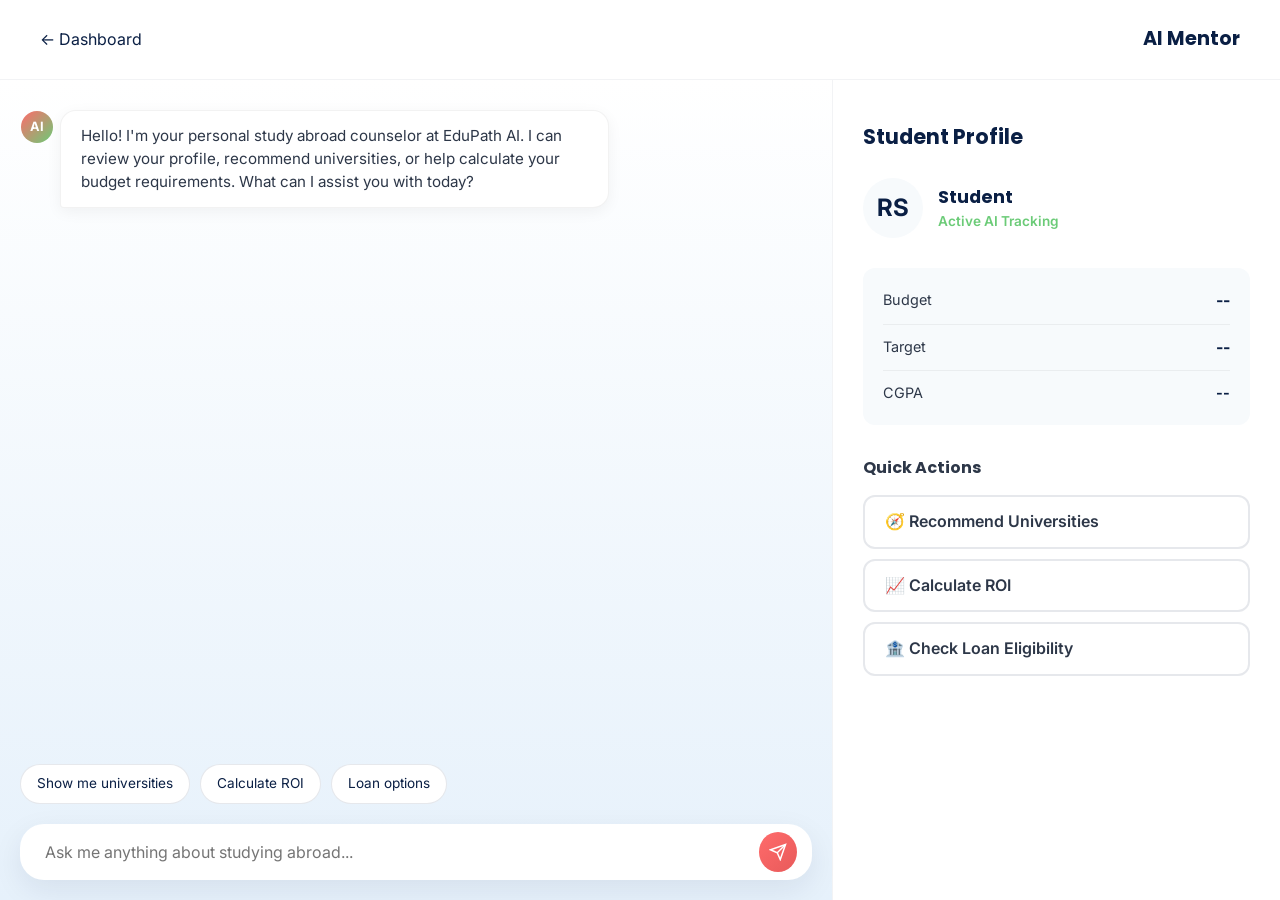
==== frontend/chat.html @ ed1eaa7c "Implement final exact Master Prompt HTML/CSS styling" ====
<!DOCTYPE html>
<html lang="en">
<head>
    <meta charset="UTF-8">
    <meta name="viewport" content="width=device-width, initial-scale=1.0">
    <title>AI Mentor - EduPath AI</title>
    <link rel="stylesheet" href="css/style.css">
    <script src="js/api.js"></script>
    <script src="js/auth.js"></script>
    <script src="js/utils.js"></script>
    <script>auth.checkAuthAndRedirect();</script>
    <style>
        .split-chat { display:flex; height:calc(100vh - 80px); margin-top:80px; }
        .chat-panel { width: 65%; display:flex; flex-direction:column; background: linear-gradient(180deg, #FFFFFF 0%, #E6F1FB 100%); position:relative; }
        .sidebar-right { width: 35%; background: var(--white); border-left: 1px solid rgba(10,31,68,0.05); padding: 40px 30px; overflow-y:auto;}
        
        .bubble { max-width:75%; padding:14px 20px; border-radius:16px; margin-bottom:15px; font-size:0.95rem; line-height:1.5; box-shadow:0 4px 15px rgba(0,0,0,0.05); position:relative;}
        .bubble.user { background: var(--primary); color: white; align-self: flex-end; border-bottom-right-radius: 4px; }
        .bubble.ai { background: var(--white); color: var(--neutral-dark); align-self: flex-start; border-bottom-left-radius: 4px; }
        
        .ai-avatar { width:32px; height:32px; border-radius:50%; background:linear-gradient(135deg, var(--secondary), var(--accent2)); display:flex; align-items:center; justify-content:center; color:white; font-size:0.8rem; font-weight:bold; position:absolute; left:-40px; top:0;}
        
        .input-bar { padding: 20px; background: transparent; display:flex; flex-direction:column; }
        .input-wrapper { display:flex; background:var(--white); border-radius:24px; padding:8px 15px; box-shadow:0 10px 30px rgba(10,31,68,0.08); align-items:center;}
        .input-wrapper input { border:none; background:transparent; padding:10px; flex-grow:1; box-shadow:none; margin:0;}
        .input-wrapper input:focus { box-shadow:none; }
        .send-btn { background: linear-gradient(135deg, var(--secondary), #E85A5A); width:40px; height:40px; border-radius:50%; border:none; color:white; display:flex; align-items:center; justify-content:center; cursor:pointer;}
        
        .quick-chips { display:flex; gap:10px; margin-bottom:15px; overflow-x:auto; padding-bottom:5px;}
        .q-chip { background:var(--white); border:1px solid rgba(10,31,68,0.1); padding:8px 16px; border-radius:20px; font-size:0.85rem; color:var(--primary); cursor:pointer; white-space:nowrap; transition:all 0.2s;}
        .q-chip:hover { border-color:var(--secondary); color:var(--secondary); }
    </style>
</head>
<body>

    <nav class="navbar">
        <div class="logo"><a href="dashboard.html" style="color:var(--primary);">← Dashboard</a></div>
        <div><h2 style="font-size:1.2rem;">AI Mentor</h2></div>
    </nav>

    <div class="split-chat">
        
        <!-- LEFT CHAT PANEL -->
        <div class="chat-panel">
            <div class="chat-messages" id="chatBox" style="flex-grow:1; padding:30px 40px 30px 60px; display:flex; flex-direction:column;">
                
                <div style="align-self:flex-start; position:relative;" class="bubble ai fade-in">
                    <div class="ai-avatar">AI</div>
                    Hello! I'm your personal study abroad counselor at EduPath AI. I can review your profile, recommend universities, or help calculate your budget requirements. What can I assist you with today?
                </div>

            </div>

            <div class="input-bar">
                <div class="quick-chips" id="suggestedChips">
                    <div class="q-chip" onclick="sendMsg('Show me universities matching my profile')">Show me universities</div>
                    <div class="q-chip" onclick="sendMsg('Can we calculate my overall ROI?')">Calculate ROI</div>
                    <div class="q-chip" onclick="sendMsg('What are the loan options available for my budget?')">Loan options</div>
                </div>

                <form class="input-wrapper" id="chatForm">
                    <input type="text" id="chatInput" placeholder="Ask me anything about studying abroad..." autocomplete="off" required>
                    <button type="submit" class="send-btn">
                        <svg width="18" height="18" viewBox="0 0 24 24" fill="none" stroke="currentColor" stroke-width="2"><line x1="22" y1="2" x2="11" y2="13"></line><polygon points="22 2 15 22 11 13 2 9 22 2"></polygon></svg>
                    </button>
                </form>
            </div>
        </div>

        <!-- RIGHT SIDEBAR -->
        <div class="sidebar-right">
            <h3 style="margin-bottom:25px; font-size:1.3rem;">Student Profile</h3>
            
            <div style="display:flex; align-items:center; gap:15px; margin-bottom:30px;">
                <div style="width:60px; height:60px; border-radius:50%; background:var(--neutral-light); display:flex; align-items:center; justify-content:center; font-size:1.5rem; font-weight:bold; color:var(--primary);" id="avInitials">RS</div>
                <div>
                    <h4 id="sideName" style="font-size:1.1rem; margin:0;">Student</h4>
                    <p style="color:var(--accent2); font-size:0.85rem; font-weight:600; margin:0;">Active AI Tracking</p>
                </div>
            </div>

            <div style="background:var(--neutral-light); padding:20px; border-radius:12px; margin-bottom:30px;">
                <div style="display:flex; justify-content:space-between; margin-bottom:10px; border-bottom:1px solid rgba(0,0,0,0.05); padding-bottom:10px;">
                    <span style="color:var(--neutral-dark); font-size:0.9rem;">Budget</span>
                    <strong style="color:var(--primary);" id="sideBudg">--</strong>
                </div>
                <div style="display:flex; justify-content:space-between; margin-bottom:10px; border-bottom:1px solid rgba(0,0,0,0.05); padding-bottom:10px;">
                    <span style="color:var(--neutral-dark); font-size:0.9rem;">Target</span>
                    <strong style="color:var(--primary);" id="sideTrg">--</strong>
                </div>
                <div style="display:flex; justify-content:space-between; font-size:0.9rem;">
                    <span style="color:var(--neutral-dark);">CGPA</span>
                    <strong style="color:var(--primary);" id="sideGpa">--</strong>
                </div>
            </div>

            <h4 style="margin-bottom:15px; color:var(--neutral-dark);">Quick Actions</h4>
            <a href="navigator.html" class="btn btn-outline" style="width:100%; justify-content:flex-start; margin-bottom:10px; border-color:rgba(10,31,68,0.1); border-radius:12px; padding:12px 20px;">🧭 Recommend Universities</a>
            <a href="roi.html" class="btn btn-outline" style="width:100%; justify-content:flex-start; margin-bottom:10px; border-color:rgba(10,31,68,0.1); border-radius:12px; padding:12px 20px;">📈 Calculate ROI</a>
            <a href="loan.html" class="btn btn-outline" style="width:100%; justify-content:flex-start; margin-bottom:10px; border-color:rgba(10,31,68,0.1); border-radius:12px; padding:12px 20px;">🏦 Check Loan Eligibility</a>
        </div>

    </div>

    <script>
        let chatHistory = [];
        const studentId = auth.getStudentId();
        const chatBox = document.getElementById("chatBox");

        document.addEventListener("DOMContentLoaded", () => {
            const p = auth.getProfile();
            if(p) {
                document.getElementById("avInitials").innerText = p.name ? p.name.substring(0,2).toUpperCase() : 'ST';
                document.getElementById("sideName").innerText = p.name;
                document.getElementById("sideBudg").innerText = utils.formatCurrency(p.budget);
                document.getElementById("sideTrg").innerText = p.target_country;
                document.getElementById("sideGpa").innerText = p.gpa;
            }
        });

        async function loadHistory() {
            const res = await api.getChatHistory(studentId);
            if(res.history && res.history.length > 0) {
                res.history.forEach(msg => {
                    appendBubble(msg.message, msg.role);
                    chatHistory.push({role: msg.role, message: msg.message});
                });
            }
        }

        function appendBubble(text, role) {
            const div = document.createElement("div");
            div.className = `bubble ${role === 'user' ? 'user' : 'ai'} fade-in`;
            
            if(role === 'ai') {
                div.innerHTML = `<div class="ai-avatar">AI</div>` + text.replace(/\n/g, '<br>');
            } else {
                div.innerHTML = text.replace(/\n/g, '<br>');
            }
            
            chatBox.appendChild(div);
            chatBox.scrollTop = chatBox.scrollHeight;
        }

        window.sendMsg = function(msg) {
            document.getElementById("chatInput").value = msg;
            document.getElementById("chatForm").dispatchEvent(new Event("submit", {cancelable: true, bubbles: true}));
        }

        document.getElementById("chatForm").addEventListener("submit", async(e) => {
            e.preventDefault();
            const input = document.getElementById("chatInput");
            const msg = input.value.trim();
            if(!msg) return;

            input.value = "";
            appendBubble(msg, "user");
            document.getElementById("suggestedChips").style.display = 'none';

            const typing = document.createElement("div");
            typing.className = "bubble ai fade-in";
            typing.id = "typingInd";
            typing.innerHTML = `<div class="ai-avatar">AI</div><span style="display:flex; gap:5px; padding:5px 0;">Wait...<span class="typing-dots"></span></span>`;
            chatBox.appendChild(typing);
            chatBox.scrollTop = chatBox.scrollHeight;

            const res = await api.chat({ message: msg, student_id: parseInt(studentId), chat_history: chatHistory });
            document.getElementById("typingInd").remove();

            if(res.message) {
                appendBubble(res.message, "ai");
                chatHistory.push({role: "user", message: msg});
                chatHistory.push({role: "assistant", message: res.message});
            }
        });

        loadHistory();
    </script>
</body>
</html>
---- frontend/css/style.css ----
@import url('https://fonts.googleapis.com/css2?family=Poppins:wght@600;700&family=Inter:wght@400;500;600&family=Space+Grotesk:wght@500;700&display=swap');

:root {
  --primary: #0A1F44;
  --secondary: #FF6B6B;
  --secondary-glow: rgba(255, 107, 107, 0.4);
  --accent1: #FFD93D;
  --accent2: #6BCB77;
  --neutral-dark: #2D3748;
  --neutral-light: #F7FAFC;
  --white: #FFFFFF;
  --bg: #FFFFFF;
  --glass-bg: rgba(255, 255, 255, 0.7);
  --glass-border: rgba(255, 255, 255, 0.4);
}

* {
  box-sizing: border-box;
  margin: 0;
  padding: 0;
}

body {
  background-color: var(--bg);
  color: var(--neutral-dark);
  font-family: 'Inter', sans-serif;
  line-height: 1.6;
  overflow-x: hidden;
}

h1, h2, h3, h4, h5, h6 {
  font-family: 'Poppins', sans-serif;
  color: var(--primary);
}

.font-accent {
  font-family: 'Space Grotesk', sans-serif;
}

a { text-decoration: none; color: inherit; }

/* Neumorphic / Glass Cards */
.card {
  background: var(--white);
  border-radius: 16px;
  padding: 30px;
  box-shadow: 0 10px 40px rgba(10, 31, 68, 0.05);
  border: 1px solid rgba(10, 31, 68, 0.05);
  transition: transform 0.3s ease, box-shadow 0.3s ease;
}

.card:hover {
  transform: translateY(-5px);
  box-shadow: 0 20px 40px rgba(10, 31, 68, 0.08);
}

.glass {
  background: var(--glass-bg);
  backdrop-filter: blur(20px);
  -webkit-backdrop-filter: blur(20px);
  border: 1px solid var(--glass-border);
  box-shadow: 0 8px 32px rgba(10, 31, 68, 0.05);
}

/* Buttons */
.btn {
  display: inline-flex;
  align-items: center;
  justify-content: center;
  padding: 14px 28px;
  border-radius: 8px;
  font-family: 'Inter', sans-serif;
  font-weight: 600;
  cursor: pointer;
  border: none;
  transition: all 0.3s ease;
  position: relative;
  overflow: hidden;
  text-transform: none;
}

.btn-primary {
  background: var(--secondary);
  color: var(--white);
  box-shadow: 0 8px 20px var(--secondary-glow);
}

.btn-primary:hover {
  transform: translateY(-2px);
  box-shadow: 0 12px 25px var(--secondary-glow);
}

.btn-outline {
  background: transparent;
  border: 2px solid var(--neutral-dark);
  color: var(--neutral-dark);
}

.btn-outline:hover {
  background: var(--neutral-light);
}

/* Navigation */
.navbar {
  position: fixed;
  top: 0; left: 0; right: 0;
  height: 80px;
  display: flex;
  justify-content: space-between;
  align-items: center;
  z-index: 1000;
  padding: 0 40px;
  transition: all 0.4s ease;
  background: rgba(255, 255, 255, 0.9);
  backdrop-filter: blur(10px);
  border-bottom: 1px solid rgba(10, 31, 68, 0.05);
}

.logo h2 {
  font-size: 1.5rem;
  color: var(--primary);
  display: flex;
  align-items: center;
  gap: 10px;
}

.nav-links { display: flex; gap: 30px; align-items: center; }
.nav-links a { font-weight: 500; font-family: 'Inter', sans-serif; color: var(--neutral-dark); transition: color 0.3s; }
.nav-links a:hover { color: var(--secondary); }

/* Layout Utils */
.container {
  max-width: 1200px;
  margin: 0 auto;
  padding: 0 20px;
}
.grid { display: grid; }
.grid-cols-2 { grid-template-columns: repeat(2, 1fr); }
.grid-cols-3 { grid-template-columns: repeat(3, 1fr); }
.grid-cols-4 { grid-template-columns: repeat(4, 1fr); }
.gap-6 { gap: 1.5rem; }
.gap-4 { gap: 1rem; }
.mt-4 { margin-top: 1rem; }
.mb-4 { margin-bottom: 1rem; }
.mt-8 { margin-top: 2rem; }
.py-12 { padding-top: 5rem; padding-bottom: 5rem; }
.text-center { text-align: center; }
.w-full { width: 100%; }
.text-muted { color: var(--neutral-dark); opacity: 0.7; }

/* Forms & Inputs */
input, select {
  width: 100%;
  padding: 14px 16px;
  border-radius: 8px;
  border: 1px solid rgba(10,31,68,0.1);
  background: var(--white);
  font-family: 'Inter', sans-serif;
  font-size: 1rem;
  color: var(--primary);
  margin-top: 8px;
  transition: border-color 0.3s, box-shadow 0.3s;
}

input:focus, select:focus {
  outline: none;
  border-color: var(--secondary);
  box-shadow: 0 0 0 3px var(--secondary-glow);
}

label {
  font-weight: 500;
  font-size: 0.9rem;
  color: var(--neutral-dark);
}

/* Range Slider */
input[type=range] {
  -webkit-appearance: none;
  background: var(--neutral-light);
  height: 6px;
  border-radius: 3px;
  border: none;
  padding: 0;
}
input[type=range]::-webkit-slider-thumb {
  -webkit-appearance: none;
  appearance: none;
  width: 20px;
  height: 20px;
  border-radius: 50%;
  background: var(--secondary);
  cursor: pointer;
  box-shadow: 0 2px 5px rgba(0,0,0,0.2);
}

/* Animations */
.fade-in { animation: fadeIn 0.6s ease forwards; opacity: 0; transform: translateY(20px); }
@keyframes fadeIn { to { opacity: 1; transform: translateY(0); } }

table { width: 100%; border-collapse: collapse; margin-top: 20px; }
th, td { padding: 15px; text-align: left; border-bottom: 1px solid rgba(10,31,68,0.05); }
th { background: var(--neutral-light); font-weight: 600; color: var(--primary); }

/* Chat UI Specifics */
.chat-container { height: calc(100vh - 120px); display: flex; flex-direction: row; gap: 20px;}
.chat-messages { flex-grow: 1; overflow-y: auto; padding: 20px; display: flex; flex-direction: column; gap: 20px; }
.bubble { max-width: 80%; padding: 16px 20px; border-radius: 16px; line-height: 1.5; font-family: 'Inter', sans-serif; box-shadow: 0 2px 10px rgba(0,0,0,0.05); }
.bubble.user { background: var(--primary); color: var(--white); align-self: flex-end; border-bottom-right-radius: 4px; }
.bubble.ai { background: var(--white); color: var(--neutral-dark); border: 1px solid rgba(0,0,0,0.05); align-self: flex-start; border-bottom-left-radius: 4px; }
.chat-input-area { padding: 20px; background: var(--white); border-top: 1px solid rgba(0,0,0,0.05); border-radius: 0 0 16px 16px; display: flex; gap: 15px; }
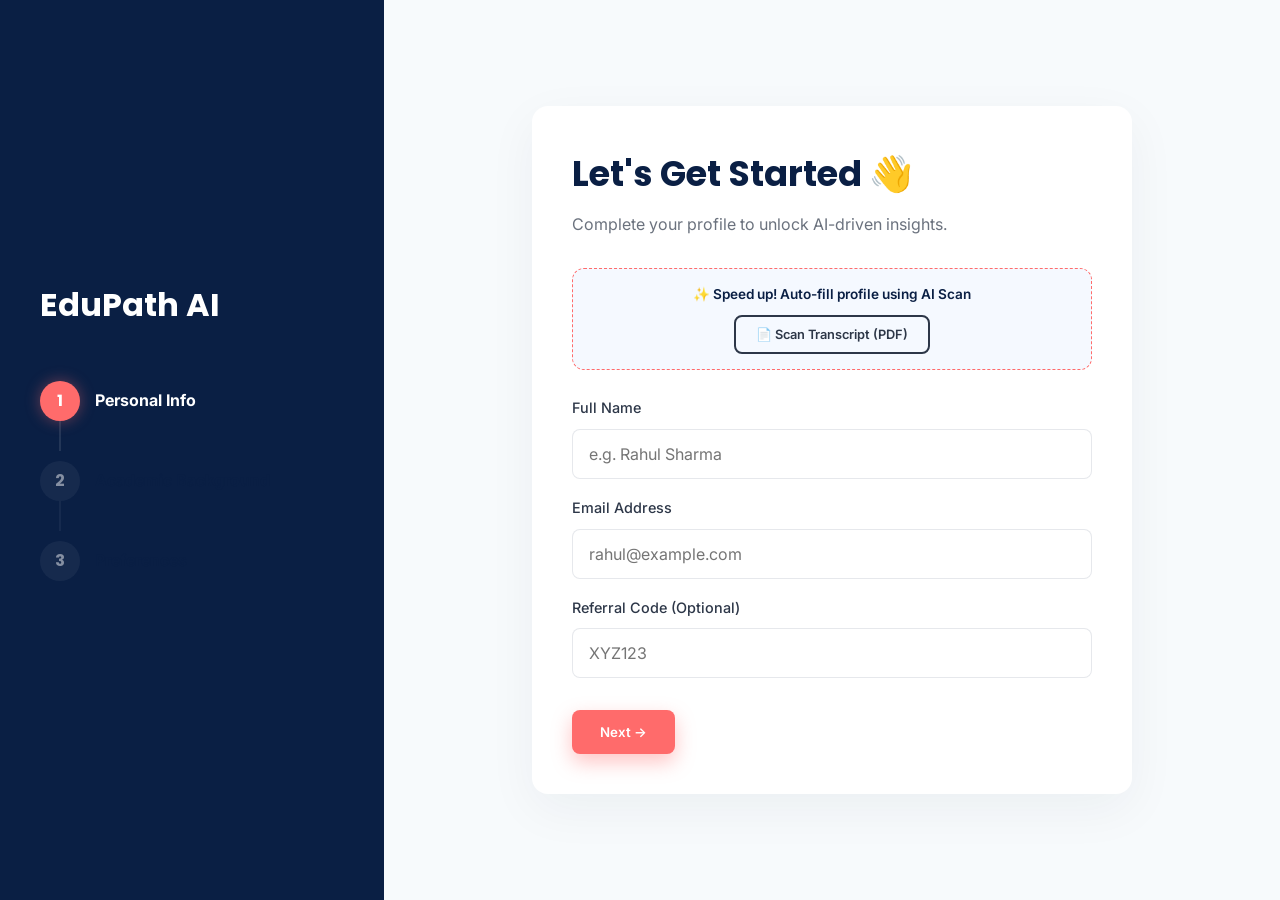
==== commit 64ab8a2e: "Comprehensive Upgrade: Full-site responsiveness, AI streaming support, RAG university context, and r" ====
--- a/frontend/chat.html
+++ b/frontend/chat.html
@@ -142,6 +142,32 @@
             chatBox.scrollTop = chatBox.scrollHeight;
         }
 
+        async function chatStream(msg) {
+            const typing = document.createElement("div");
+            typing.className = "bubble ai fade-in";
+            typing.id = "streamingBubble";
+            typing.innerHTML = `<div class="ai-avatar">AI</div><span id="streamBody"></span>`;
+            chatBox.appendChild(typing);
+            chatBox.scrollTop = chatBox.scrollHeight;
+
+            let fullText = "";
+            const streamBody = document.getElementById("streamBody");
+
+            await api.chatStream({ 
+                message: msg, 
+                student_id: parseInt(studentId), 
+                chat_history: chatHistory 
+            }, (chunk) => {
+                fullText += chunk;
+                streamBody.innerHTML = fullText.replace(/\n/g, '<br>');
+                chatBox.scrollTop = chatBox.scrollHeight;
+            });
+
+            chatHistory.push({role: "user", message: msg});
+            chatHistory.push({role: "assistant", message: fullText});
+            document.getElementById("streamingBubble").id = ""; // Finalize bubble
+        }
+
         window.sendMsg = function(msg) {
             document.getElementById("chatInput").value = msg;
             document.getElementById("chatForm").dispatchEvent(new Event("submit", {cancelable: true, bubbles: true}));
@@ -157,21 +183,7 @@
             appendBubble(msg, "user");
             document.getElementById("suggestedChips").style.display = 'none';
 
-            const typing = document.createElement("div");
-            typing.className = "bubble ai fade-in";
-            typing.id = "typingInd";
-            typing.innerHTML = `<div class="ai-avatar">AI</div><span style="display:flex; gap:5px; padding:5px 0;">Wait...<span class="typing-dots"></span></span>`;
-            chatBox.appendChild(typing);
-            chatBox.scrollTop = chatBox.scrollHeight;
-
-            const res = await api.chat({ message: msg, student_id: parseInt(studentId), chat_history: chatHistory });
-            document.getElementById("typingInd").remove();
-
-            if(res.message) {
-                appendBubble(res.message, "ai");
-                chatHistory.push({role: "user", message: msg});
-                chatHistory.push({role: "assistant", message: res.message});
-            }
+            await chatStream(msg);
         });
 
         loadHistory();
